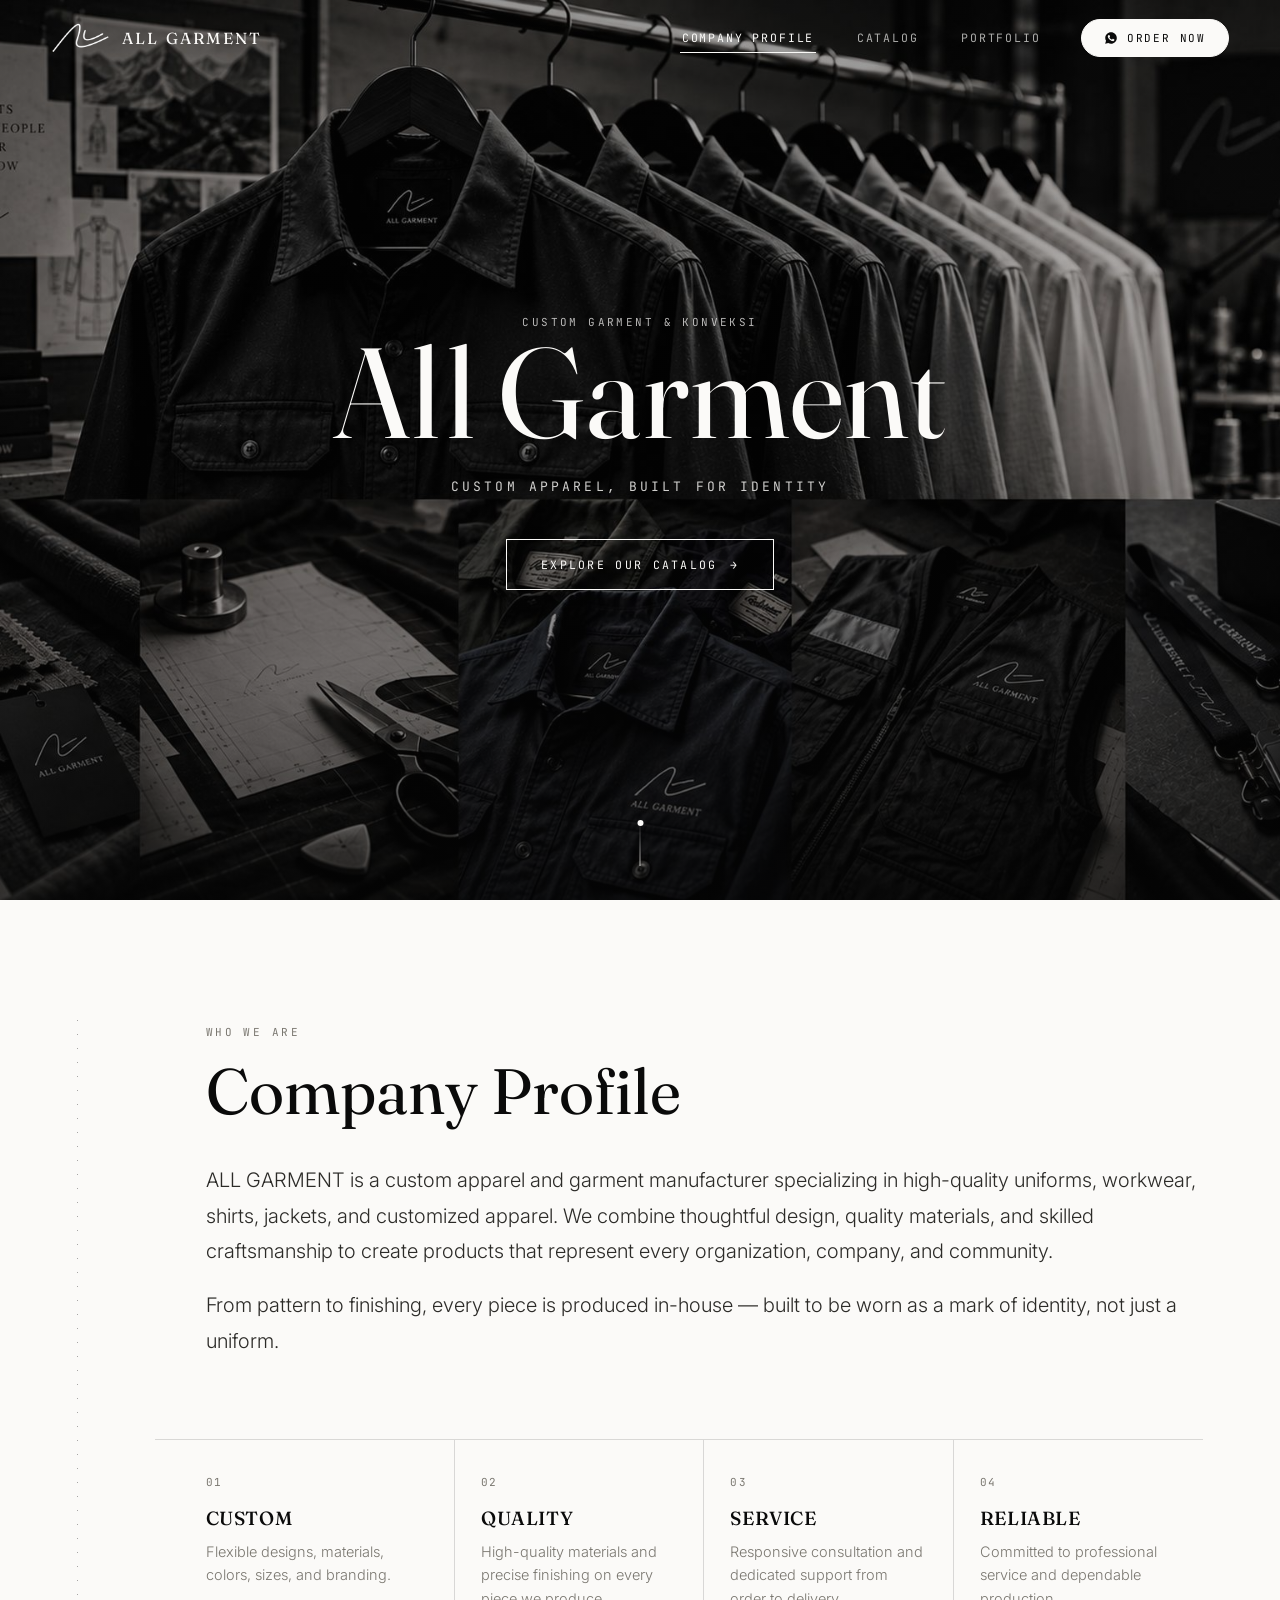
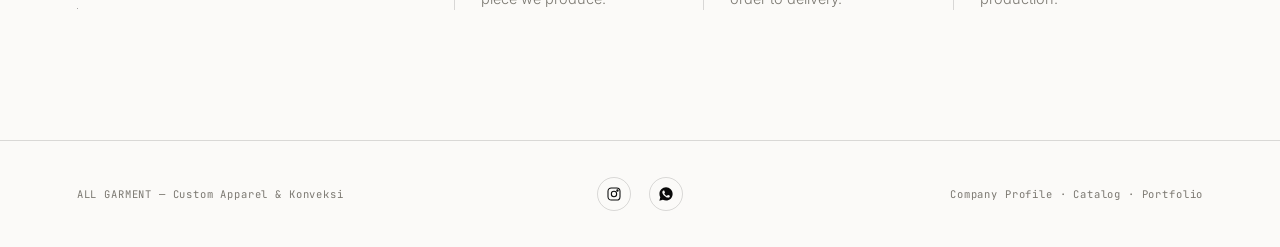
==== index.html @ 05eb092f "Uploading V1 Website All Garment" ====
<!DOCTYPE html>
<html lang="en">
<head>
<meta charset="UTF-8">
<meta name="viewport" content="width=device-width, initial-scale=1.0">
<title>ALL GARMENT — Custom Apparel, Built For Identity</title>
<link rel="icon" type="image/png" href="images/logo-black.png">
<link rel="apple-touch-icon" href="images/logo-black.png">
<meta name="description" content="ALL GARMENT — custom apparel and garment manufacturer. Uniforms, workwear, shirts, jackets, and customized apparel produced with craftsmanship and precision.">
<link rel="preconnect" href="https://fonts.googleapis.com">
<link rel="preconnect" href="https://fonts.gstatic.com" crossorigin>
<link href="https://fonts.googleapis.com/css2?family=Fraunces:ital,opsz,wght@0,9..144,300;0,9..144,400;0,9..144,500;0,9..144,600;1,9..144,400&family=Inter:wght@300;400;500;600&family=JetBrains+Mono:wght@400;500&display=swap" rel="stylesheet">
<link rel="stylesheet" href="style.css">
</head>
<body class="page-profile">

<div id="veil"><span>All Garment</span></div>

<!-- ============ NAVIGATION ============ -->
<nav class="nav" id="mainNav">
  <div class="nav-brand">
    <img src="images/logo-white.png" alt="ALL GARMENT logo">
    <span class="wordmark">All Garment</span>
  </div>
  <div class="nav-links" id="navLinks">
    <button data-page="profile" class="active">Company Profile</button>
    <button data-page="catalog">Catalog</button>
    <button data-page="portfolio">Portfolio</button>
    <a class="order-now" href="https://wa.me/6288989178098?text=Halo%20kak%2C%20boleh%20tanya%20tanya%20tentang%20pemesanan%20di%20All%20Garment" target="_blank" rel="noopener">
      <svg viewBox="0 0 24 24" fill="currentColor" aria-hidden="true"><path d="M12.04 2C6.58 2 2.13 6.45 2.13 11.91c0 1.75.46 3.45 1.32 4.95L2.05 22l5.25-1.38a9.9 9.9 0 0 0 4.74 1.21h.01c5.46 0 9.9-4.45 9.9-9.91C21.95 6.45 17.5 2 12.04 2zm5.8 14.03c-.24.68-1.4 1.3-1.93 1.38-.49.08-1.11.11-1.8-.11-.41-.13-.94-.31-1.62-.6-2.85-1.23-4.71-4.1-4.85-4.29-.14-.19-1.16-1.54-1.16-2.94 0-1.4.73-2.08 1-2.36.26-.28.57-.35.76-.35.19 0 .38 0 .55.01.18.01.42-.07.65.5.24.58.81 2.01.88 2.16.07.15.12.32.02.51-.09.19-.14.31-.28.48-.14.17-.29.37-.42.5-.14.14-.28.29-.12.57.16.28.71 1.17 1.52 1.9 1.05.94 1.93 1.23 2.21 1.37.28.14.44.12.6-.07.16-.19.68-.79.87-1.06.18-.28.36-.23.6-.14.24.09 1.55.73 1.82.86.27.14.44.2.51.32.07.12.07.68-.17 1.36z"/></svg>
      Order Now
    </a>
  </div>
  <button class="hamburger" id="hamburger" aria-label="Open menu" aria-expanded="false">
    <span></span><span></span><span></span>
  </button>
</nav>

<div class="mobile-menu" id="mobileMenu">
  <span class="eyebrow on-dark m-eyebrow">Menu</span>
  <button data-page="profile" class="active">Company Profile</button>
  <button data-page="catalog">Catalog</button>
  <button data-page="portfolio">Portfolio</button>
  <a class="order-now" href="https://wa.me/6288989178098?text=Halo%20kak%2C%20boleh%20tanya%20tanya%20tentang%20pemesanan%20di%20All%20Garment" target="_blank" rel="noopener">
    <svg viewBox="0 0 24 24" fill="currentColor" aria-hidden="true"><path d="M12.04 2C6.58 2 2.13 6.45 2.13 11.91c0 1.75.46 3.45 1.32 4.95L2.05 22l5.25-1.38a9.9 9.9 0 0 0 4.74 1.21h.01c5.46 0 9.9-4.45 9.9-9.91C21.95 6.45 17.5 2 12.04 2zm5.8 14.03c-.24.68-1.4 1.3-1.93 1.38-.49.08-1.11.11-1.8-.11-.41-.13-.94-.31-1.62-.6-2.85-1.23-4.71-4.1-4.85-4.29-.14-.19-1.16-1.54-1.16-2.94 0-1.4.73-2.08 1-2.36.26-.28.57-.35.76-.35.19 0 .38 0 .55.01.18.01.42-.07.65.5.24.58.81 2.01.88 2.16.07.15.12.32.02.51-.09.19-.14.31-.28.48-.14.17-.29.37-.42.5-.14.14-.28.29-.12.57.16.28.71 1.17 1.52 1.9 1.05.94 1.93 1.23 2.21 1.37.28.14.44.12.6-.07.16-.19.68-.79.87-1.06.18-.28.36-.23.6-.14.24.09 1.55.73 1.82.86.27.14.44.2.51.32.07.12.07.68-.17 1.36z"/></svg>
    Order Now
  </a>
</div>

<!-- ============ PAGE 01 — COMPANY PROFILE ============ -->
<main class="page active" id="page-profile" data-page="profile">
  <section class="hero">
    <div class="hero-inner">
      <span class="eyebrow">Custom Garment &amp; Konveksi</span>
      <h1>All Garment</h1>
      <p class="tagline">Custom Apparel, Built For Identity</p>
      <div class="hero-cta">
        <button class="btn" data-goto="catalog">Explore Our Catalog <span class="arrow">→</span></button>
      </div>
    </div>
    <div class="scroll-cue"></div>
  </section>

  <section class="profile-section">
    <div class="profile-grid">
      <div class="tape"></div>
      <div>
        <div class="profile-head">
          <span class="eyebrow">Who We Are</span>
          <h2 style="margin-top:18px;">Company Profile</h2>
        </div>
        <p class="profile-lede">ALL GARMENT is a custom apparel and garment manufacturer specializing in high-quality uniforms, workwear, shirts, jackets, and customized apparel. We combine thoughtful design, quality materials, and skilled craftsmanship to create products that represent every organization, company, and community.</p>
        <p class="profile-lede">From pattern to finishing, every piece is produced in-house — built to be worn as a mark of identity, not just a uniform.</p>

        <div class="pillars">
          <div class="pillar">
            <span class="num">01</span>
            <h3>Custom</h3>
            <p>Flexible designs, materials, colors, sizes, and branding.</p>
          </div>
          <div class="pillar">
            <span class="num">02</span>
            <h3>Quality</h3>
            <p>High-quality materials and precise finishing on every piece we produce.</p>
          </div>
          <div class="pillar">
            <span class="num">03</span>
            <h3>Service</h3>
            <p>Responsive consultation and dedicated support from order to delivery.</p>
          </div>
          <div class="pillar">
            <span class="num">04</span>
            <h3>Reliable</h3>
            <p>Committed to professional service and dependable production.</p>
          </div>
        </div>
      </div>
    </div>
  </section>

  <footer class="site-footer">
    <p>ALL GARMENT — Custom Apparel &amp; Konveksi</p>
    <div class="footer-social">
      <a href="https://www.instagram.com/allgarment_/" target="_blank" rel="noopener" aria-label="Instagram All Garment">
        <svg viewBox="0 0 24 24" fill="none" stroke="currentColor" stroke-width="1.6" aria-hidden="true"><rect x="3" y="3" width="18" height="18" rx="5"/><circle cx="12" cy="12" r="4"/><circle cx="17.2" cy="6.8" r="1"/></svg>
      </a>
      <a href="https://wa.me/6288989178098?text=Halo%20kak%2C%20boleh%20tanya%20tanya%20tentang%20pemesanan%20di%20All%20Garment" target="_blank" rel="noopener" aria-label="WhatsApp All Garment">
        <svg viewBox="0 0 24 24" fill="currentColor" aria-hidden="true"><path d="M12.04 2C6.58 2 2.13 6.45 2.13 11.91c0 1.75.46 3.45 1.32 4.95L2.05 22l5.25-1.38a9.9 9.9 0 0 0 4.74 1.21h.01c5.46 0 9.9-4.45 9.9-9.91C21.95 6.45 17.5 2 12.04 2zm5.8 14.03c-.24.68-1.4 1.3-1.93 1.38-.49.08-1.11.11-1.8-.11-.41-.13-.94-.31-1.62-.6-2.85-1.23-4.71-4.1-4.85-4.29-.14-.19-1.16-1.54-1.16-2.94 0-1.4.73-2.08 1-2.36.26-.28.57-.35.76-.35.19 0 .38 0 .55.01.18.01.42-.07.65.5.24.58.81 2.01.88 2.16.07.15.12.32.02.51-.09.19-.14.31-.28.48-.14.17-.29.37-.42.5-.14.14-.28.29-.12.57.16.28.71 1.17 1.52 1.9 1.05.94 1.93 1.23 2.21 1.37.28.14.44.12.6-.07.16-.19.68-.79.87-1.06.18-.28.36-.23.6-.14.24.09 1.55.73 1.82.86.27.14.44.2.51.32.07.12.07.68-.17 1.36z"/></svg>
      </a>
    </div>
    <p>Company Profile · Catalog · Portfolio</p>
  </footer>
</main>

<!-- ============ PAGE 02 — CATALOG ============ -->
<main class="page" id="page-catalog" data-page="catalog">

  <div id="catalogGridView">
    <div class="section-head">
      <span class="eyebrow">Collection</span>
      <h2 style="margin-top:16px;">Our Catalog</h2>
      <p class="sub">Explore our custom apparel collection.</p>
    </div>
    <div class="catalog-wrap">
      <div class="catalog-grid" id="catalogGrid"></div>
    </div>
  </div>

  <div class="product-detail" id="productDetail"></div>

  <footer class="site-footer">
    <p>ALL GARMENT — Custom Apparel &amp; Konveksi</p>
    <div class="footer-social">
      <a href="https://www.instagram.com/allgarment_/" target="_blank" rel="noopener" aria-label="Instagram All Garment">
        <svg viewBox="0 0 24 24" fill="none" stroke="currentColor" stroke-width="1.6" aria-hidden="true"><rect x="3" y="3" width="18" height="18" rx="5"/><circle cx="12" cy="12" r="4"/><circle cx="17.2" cy="6.8" r="1"/></svg>
      </a>
      <a href="https://wa.me/6288989178098?text=Halo%20kak%2C%20boleh%20tanya%20tanya%20tentang%20pemesanan%20di%20All%20Garment" target="_blank" rel="noopener" aria-label="WhatsApp All Garment">
        <svg viewBox="0 0 24 24" fill="currentColor" aria-hidden="true"><path d="M12.04 2C6.58 2 2.13 6.45 2.13 11.91c0 1.75.46 3.45 1.32 4.95L2.05 22l5.25-1.38a9.9 9.9 0 0 0 4.74 1.21h.01c5.46 0 9.9-4.45 9.9-9.91C21.95 6.45 17.5 2 12.04 2zm5.8 14.03c-.24.68-1.4 1.3-1.93 1.38-.49.08-1.11.11-1.8-.11-.41-.13-.94-.31-1.62-.6-2.85-1.23-4.71-4.1-4.85-4.29-.14-.19-1.16-1.54-1.16-2.94 0-1.4.73-2.08 1-2.36.26-.28.57-.35.76-.35.19 0 .38 0 .55.01.18.01.42-.07.65.5.24.58.81 2.01.88 2.16.07.15.12.32.02.51-.09.19-.14.31-.28.48-.14.17-.29.37-.42.5-.14.14-.28.29-.12.57.16.28.71 1.17 1.52 1.9 1.05.94 1.93 1.23 2.21 1.37.28.14.44.12.6-.07.16-.19.68-.79.87-1.06.18-.28.36-.23.6-.14.24.09 1.55.73 1.82.86.27.14.44.2.51.32.07.12.07.68-.17 1.36z"/></svg>
      </a>
    </div>
    <p>Company Profile · Catalog · Portfolio</p>
  </footer>
</main>

<!-- ============ PAGE 03 — PORTFOLIO ============ -->
<main class="page" id="page-portfolio" data-page="portfolio">
  <div class="section-head">
    <div class="head-flex">
      <div>
        <span class="eyebrow">Selected Work</span>
        <h2 style="margin-top:16px;">Our Portfolio</h2>
        <p class="sub">Selected work produced by ALL GARMENT.</p>
      </div>
      <div class="carousel-controls">
        <button id="carouselPrev" aria-label="Previous">‹</button>
        <button id="carouselNext" aria-label="Next">›</button>
      </div>
    </div>
  </div>

  <div id="portfolioCarouselView">
    <div class="portfolio-wrap">
      <div class="portfolio-carousel-wrap" id="portfolioCarouselWrap">
        <div class="portfolio-carousel" id="portfolioCarousel"></div>
      </div>
    </div>
  </div>

  <div class="portfolio-album" id="portfolioAlbum"></div>

  <footer class="site-footer">
    <p>ALL GARMENT — Custom Apparel &amp; Konveksi</p>
    <div class="footer-social">
      <a href="https://www.instagram.com/allgarment_/" target="_blank" rel="noopener" aria-label="Instagram All Garment">
        <svg viewBox="0 0 24 24" fill="none" stroke="currentColor" stroke-width="1.6" aria-hidden="true"><rect x="3" y="3" width="18" height="18" rx="5"/><circle cx="12" cy="12" r="4"/><circle cx="17.2" cy="6.8" r="1"/></svg>
      </a>
      <a href="https://wa.me/6288989178098?text=Halo%20kak%2C%20boleh%20tanya%20tanya%20tentang%20pemesanan%20di%20All%20Garment" target="_blank" rel="noopener" aria-label="WhatsApp All Garment">
        <svg viewBox="0 0 24 24" fill="currentColor" aria-hidden="true"><path d="M12.04 2C6.58 2 2.13 6.45 2.13 11.91c0 1.75.46 3.45 1.32 4.95L2.05 22l5.25-1.38a9.9 9.9 0 0 0 4.74 1.21h.01c5.46 0 9.9-4.45 9.9-9.91C21.95 6.45 17.5 2 12.04 2zm5.8 14.03c-.24.68-1.4 1.3-1.93 1.38-.49.08-1.11.11-1.8-.11-.41-.13-.94-.31-1.62-.6-2.85-1.23-4.71-4.1-4.85-4.29-.14-.19-1.16-1.54-1.16-2.94 0-1.4.73-2.08 1-2.36.26-.28.57-.35.76-.35.19 0 .38 0 .55.01.18.01.42-.07.65.5.24.58.81 2.01.88 2.16.07.15.12.32.02.51-.09.19-.14.31-.28.48-.14.17-.29.37-.42.5-.14.14-.28.29-.12.57.16.28.71 1.17 1.52 1.9 1.05.94 1.93 1.23 2.21 1.37.28.14.44.12.6-.07.16-.19.68-.79.87-1.06.18-.28.36-.23.6-.14.24.09 1.55.73 1.82.86.27.14.44.2.51.32.07.12.07.68-.17 1.36z"/></svg>
      </a>
    </div>
    <p>Company Profile · Catalog · Portfolio</p>
  </footer>
</main>

<!-- ============ LIGHTBOX ============ -->
<div class="lightbox" id="lightbox">
  <button class="lightbox-close" id="lightboxClose">Close ✕</button>
  <div class="lightbox-inner">
    <div id="lightboxImgWrap"></div>
    <div class="lightbox-caption">
      <p class="lc-name" id="lightboxName"></p>
      <p class="lc-cat" id="lightboxCat"></p>
    </div>
  </div>
</div>

<script src="script.js"></script>
</body>
</html>
---- style.css ----
/* ============================================================
   ALL GARMENT — Company Profile Website
   Tokens
   ============================================================ */
:root{
  --black:#0a0a0a;
  --near-black:#141414;
  --white:#fbfaf8;
  --paper:#f2f0ec;
  --gray-600:#7a7770;
  --gray-300:#c9c6bf;
  --hairline:rgba(10,10,10,0.14);
  --hairline-on-dark:rgba(251,250,248,0.22);

  --font-display:'Fraunces', 'Times New Roman', serif;
  --font-body:'Inter', -apple-system, BlinkMacSystemFont, sans-serif;
  --font-mono:'JetBrains Mono', ui-monospace, monospace;

  --ease:cubic-bezier(.22,.61,.36,1);
  --dur-fast:.35s;
  --dur-med:.6s;
  --dur-slow:.9s;

  --nav-h:76px;
}

*{margin:0;padding:0;box-sizing:border-box;}
html{scroll-behavior:smooth;}
body{
  font-family:var(--font-body);
  color:var(--black);
  background:var(--white);
  overflow-x:hidden;
  width:100%;
  -webkit-font-smoothing:antialiased;
  -moz-osx-font-smoothing:grayscale;
}
img{max-width:100%;display:block;}
button{font-family:inherit;cursor:pointer;background:none;border:none;color:inherit;}
a{color:inherit;text-decoration:none;}
ul{list-style:none;}
table{border-collapse:collapse;}

@media (prefers-reduced-motion: reduce){
  *{animation-duration:.01ms !important;animation-iteration-count:1 !important;transition-duration:.01ms !important;scroll-behavior:auto !important;}
}

:focus-visible{outline:2px solid var(--black);outline-offset:3px;}
.no-image :focus-visible{outline-color:var(--white);}

.eyebrow{
  font-family:var(--font-mono);
  font-size:11px;
  letter-spacing:.22em;
  text-transform:uppercase;
  color:var(--gray-600);
}
.eyebrow.on-dark{color:rgba(251,250,248,.6);}

/* ============================================================
   Loading veil (subtle entrance)
   ============================================================ */
#veil{
  position:fixed;inset:0;background:var(--black);z-index:9999;
  display:flex;align-items:center;justify-content:center;
  transition:opacity var(--dur-slow) var(--ease), visibility var(--dur-slow) var(--ease);
}
#veil span{
  font-family:var(--font-display);
  color:var(--white);
  font-size:14px;
  letter-spacing:.4em;
  text-transform:uppercase;
  opacity:0;
  animation:veilFade 1.1s var(--ease) forwards;
}
@keyframes veilFade{
  0%{opacity:0;letter-spacing:.7em;}
  100%{opacity:1;letter-spacing:.4em;}
}
#veil.hide{opacity:0;visibility:hidden;}

/* ============================================================
   Navigation
   ============================================================ */
.nav{
  position:fixed;top:0;left:0;right:0;z-index:1000;
  height:var(--nav-h);
  display:flex;align-items:center;justify-content:space-between;
  padding:0 clamp(20px,4vw,56px);
  background:transparent;
  backdrop-filter:blur(0px);
  transition:background var(--dur-fast) var(--ease), backdrop-filter var(--dur-fast) var(--ease), border-color var(--dur-fast) var(--ease);
  border-bottom:1px solid transparent;
}
.nav.solid{
  background:rgba(10,10,10,0.94);
  backdrop-filter:blur(10px);
  border-bottom-color:var(--hairline-on-dark);
}
.nav-brand{
  display:flex;align-items:center;gap:12px;
}
.nav-brand img{
  height:32px;width:auto;object-fit:contain;
}
.nav-brand .wordmark{
  font-family:var(--font-display);
  font-size:16px;
  letter-spacing:.14em;
  color:var(--white);
  text-transform:uppercase;
}
.nav.solid .nav-brand .wordmark{color:var(--white);}

.nav-links{
  display:flex;
  align-items:center;
  gap:clamp(20px,3vw,44px);
}
.nav-links button{
  position:relative;
  font-family:var(--font-mono);
  font-size:11.5px;
  letter-spacing:.16em;
  text-transform:uppercase;
  color:rgba(251,250,248,.68);
  padding:8px 2px;
  transition:color var(--dur-fast) var(--ease), opacity var(--dur-fast) var(--ease);
}
.nav-links button::after{
  content:'';
  position:absolute;left:0;right:0;bottom:0;
  height:1px;background:var(--white);
  transform:scaleX(0);
  transform-origin:left;
  transition:transform var(--dur-med) var(--ease);
}
.nav-links button:hover{color:var(--white);}
.nav-links button.active{color:var(--white);}
.nav-links button.active::after{transform:scaleX(1);}

.order-now{
  display:inline-flex;
  align-items:center;
  gap:9px;
  font-family:var(--font-mono);
  font-size:11px;
  letter-spacing:.16em;
  text-transform:uppercase;
  color:var(--black);
  background:var(--white);
  padding:11px 22px;
  border:1px solid var(--white);
  border-radius:999px;
  transition:background var(--dur-fast) var(--ease), color var(--dur-fast) var(--ease), border-color var(--dur-fast) var(--ease), transform var(--dur-fast) var(--ease);
  white-space:nowrap;
}
.order-now svg{width:14px;height:14px;flex:none;}
.order-now:hover{background:transparent;color:var(--white);transform:translateY(-1px);}
.mobile-menu .order-now{
  margin-top:10px;
  font-size:13px;
  padding:14px 28px;
  border-radius:999px;
  border-color:var(--white);
  color:var(--black);
}

.hamburger{
  display:none;
  flex-direction:column;
  gap:5px;
  width:28px;
  z-index:1200;
  position:relative;
}
.hamburger span{
  display:block;height:1px;width:100%;background:var(--white);
  transition:transform var(--dur-fast) var(--ease), opacity var(--dur-fast) var(--ease);
}
.hamburger.open span:nth-child(1){transform:translateY(6px) rotate(45deg);}
.hamburger.open span:nth-child(2){opacity:0;}
.hamburger.open span:nth-child(3){transform:translateY(-6px) rotate(-45deg);}

.mobile-menu{
  position:fixed;inset:0;background:var(--black);z-index:1100;
  display:flex;flex-direction:column;align-items:flex-start;justify-content:center;
  gap:28px;padding:0 32px;
  transform:translateY(-100%);
  transition:transform var(--dur-med) var(--ease);
}
.mobile-menu.open{transform:translateY(0);}
.mobile-menu button{
  font-family:var(--font-display);
  font-size:34px;
  color:var(--white);
  letter-spacing:.02em;
  opacity:.55;
  transition:opacity var(--dur-fast) var(--ease);
}
.mobile-menu button.active{opacity:1;}
.mobile-menu .m-eyebrow{margin-bottom:-8px;}

/* ============================================================
   Page shell
   ============================================================ */
.page{
  display:none;
  min-height:100vh;
  width:100%;
}
.page.active{display:block;animation:pageIn var(--dur-med) var(--ease);}
@keyframes pageIn{
  from{opacity:0;transform:translateY(14px);}
  to{opacity:1;transform:translateY(0);}
}

/* ============================================================
   PAGE 01 — COMPANY PROFILE
   ============================================================ */
.hero{
  position:relative;
  height:100vh;
  min-height:560px;
  width:100%;
  display:flex;
  flex-direction:column;
  align-items:center;
  justify-content:center;
  text-align:center;
  overflow:hidden;
  background-image:linear-gradient(180deg, rgba(6,6,6,.42) 0%, rgba(6,6,6,.28) 38%, rgba(6,6,6,.62) 100%), url('images/hero.jpg');
  background-size:cover;
  background-position:center;
  color:var(--white);
}
.hero-inner{
  position:relative;
  z-index:2;
  padding:0 20px;
}
.hero .eyebrow{
  color:rgba(251,250,248,.72);
  margin-bottom:22px;
  opacity:0;
  animation:riseUp .9s var(--ease) .25s forwards;
}
.hero h1{
  font-family:var(--font-display);
  font-weight:400;
  font-size:clamp(48px, 10vw, 128px);
  letter-spacing:.01em;
  line-height:.98;
  opacity:0;
  animation:riseUp 1s var(--ease) .4s forwards;
}
.hero .tagline{
  margin-top:22px;
  font-family:var(--font-mono);
  font-size:clamp(11px,1.3vw,13px);
  letter-spacing:.24em;
  text-transform:uppercase;
  color:rgba(251,250,248,.82);
  opacity:0;
  animation:riseUp .9s var(--ease) .6s forwards;
}
.hero-cta{
  margin-top:44px;
  opacity:0;
  animation:riseUp .9s var(--ease) .8s forwards;
}
@keyframes riseUp{
  from{opacity:0;transform:translateY(18px);}
  to{opacity:1;transform:translateY(0);}
}
.btn{
  display:inline-flex;
  align-items:center;
  gap:12px;
  font-family:var(--font-mono);
  font-size:11.5px;
  letter-spacing:.2em;
  text-transform:uppercase;
  padding:17px 34px;
  border:1px solid var(--white);
  color:var(--white);
  transition:background var(--dur-fast) var(--ease), color var(--dur-fast) var(--ease);
}
.btn:hover{background:var(--white);color:var(--black);}
.btn.dark{border-color:var(--black);color:var(--black);}
.btn.dark:hover{background:var(--black);color:var(--white);}
.btn .arrow{transition:transform var(--dur-fast) var(--ease);}
.btn:hover .arrow{transform:translateX(4px);}

.scroll-cue{
  position:absolute;bottom:34px;left:50%;transform:translateX(-50%);
  z-index:2;
  width:1px;height:46px;
  background:linear-gradient(rgba(251,250,248,0), rgba(251,250,248,.75));
}
.scroll-cue::after{
  content:'';position:absolute;left:-2.5px;top:0;width:6px;height:6px;border-radius:50%;
  background:var(--white);
  animation:cueMove 2.2s var(--ease) infinite;
}
@keyframes cueMove{
  0%{top:0;opacity:0;}
  30%{opacity:1;}
  90%{opacity:0;}
  100%{top:44px;opacity:0;}
}

/* Company profile content section */
.profile-section{
  position:relative;
  background:var(--white);
  padding:120px clamp(20px,6vw,80px) 130px;
}
.profile-grid{
  max-width:1280px;margin:0 auto;
  display:grid;
  grid-template-columns:1px 1fr;
  gap:0 clamp(30px,6vw,90px);
}
.tape{
  position:relative;
  background:repeating-linear-gradient(180deg, var(--black) 0 1px, transparent 1px 14px);
  opacity:.35;
}
.profile-head{
  padding-left:clamp(24px,4vw,56px);
}
.profile-head h2{
  font-family:var(--font-display);
  font-weight:400;
  font-size:clamp(34px,5.4vw,64px);
  line-height:1.02;
  white-space:nowrap;
}
.profile-lede{
  padding-left:clamp(24px,4vw,56px);
  margin-top:40px;
  max-width:100%;
  font-size:clamp(16px,1.7vw,20px);
  line-height:1.78;
  color:#2c2b28;
  font-weight:300;
}
.profile-lede + .profile-lede{margin-top:18px;}

.pillars{
  margin-top:80px;
  padding-left:clamp(24px,4vw,56px);
  display:grid;
  grid-template-columns:repeat(4,1fr);
  border-top:1px solid var(--hairline);
}
.pillar{
  padding:30px 26px 0 26px;
  border-right:1px solid var(--hairline);
}
.pillar:first-child{padding-left:0;}
.pillar:last-child{border-right:none;}
.pillar .num{
  font-family:var(--font-mono);
  font-size:11px;
  color:var(--gray-600);
  letter-spacing:.1em;
}
.pillar h3{
  font-family:var(--font-display);
  font-size:19px;
  font-weight:500;
  letter-spacing:.03em;
  text-transform:uppercase;
  margin-top:16px;
}
.pillar p{
  margin-top:10px;
  font-size:14.5px;
  line-height:1.6;
  color:var(--gray-600);
  font-weight:300;
  max-width:26ch;
}

/* ============================================================
   PAGE 02 — CATALOG
   ============================================================ */
.section-head{
  padding:calc(var(--nav-h) + 64px) clamp(20px,6vw,80px) 0;
  max-width:1280px;margin:0 auto;
}
.section-head h2{
  font-family:var(--font-display);
  font-weight:400;
  font-size:clamp(38px,6vw,68px);
  line-height:1;
}
.section-head .sub{
  margin-top:16px;
  font-size:15px;
  color:var(--gray-600);
  font-weight:300;
  max-width:46ch;
}

.catalog-wrap{
  max-width:1280px;margin:0 auto;
  padding:56px clamp(20px,6vw,80px) 120px;
}
.catalog-grid{
  display:grid;
  grid-template-columns:repeat(3,1fr);
  gap:clamp(22px,2.6vw,34px);
}
.product-card{
  position:relative;
  background:var(--paper);
  aspect-ratio:4/5;
  overflow:hidden;
  cursor:pointer;
  isolation:isolate;
}
.product-card .thumb{
  position:absolute;inset:0;
  overflow:hidden;
}
.product-card .thumb img{
  position:relative;z-index:1;
  width:100%;height:100%;object-fit:cover;
  transition:transform var(--dur-slow) var(--ease);
}
.product-card:hover .thumb img{transform:scale(1.06);}
.swatch-placeholder{
  position:absolute;inset:0;
  background:
    repeating-linear-gradient(45deg, #dedad2 0, #dedad2 2px, #eeece7 2px, #eeece7 26px);
  display:flex;align-items:center;justify-content:center;
}
.swatch-placeholder span{
  font-family:var(--font-mono);
  font-size:10.5px;
  letter-spacing:.14em;
  color:var(--gray-600);
  text-transform:uppercase;
}
.product-card .overlay{
  position:absolute;inset:0;
  display:flex;flex-direction:column;justify-content:flex-end;
  padding:24px;
  background:linear-gradient(180deg, transparent 40%, rgba(10,10,10,.8) 100%);
  opacity:0;
  transition:opacity var(--dur-fast) var(--ease);
}
.product-card:hover .overlay{opacity:1;}
.product-card .p-name{
  font-family:var(--font-display);
  font-size:23px;
  color:var(--white);
}
.product-card .p-view{
  margin-top:6px;
  font-family:var(--font-mono);
  font-size:10px;
  letter-spacing:.18em;
  text-transform:uppercase;
  color:rgba(251,250,248,.7);
  display:flex;align-items:center;gap:8px;
}
.product-card .p-index{
  position:absolute;top:16px;left:16px;
  font-family:var(--font-mono);
  font-size:10.5px;
  color:var(--white);
  background:rgba(10,10,10,.5);
  padding:4px 9px;
  z-index:2;
}

/* Product detail */
.product-detail{
  display:none;
  max-width:1280px;margin:0 auto;
  padding:calc(var(--nav-h) + 48px) clamp(20px,6vw,80px) 120px;
}
.product-detail.active{
  display:block;
  animation:pageIn var(--dur-med) var(--ease);
}
.back-btn{
  font-family:var(--font-mono);
  font-size:11px;
  letter-spacing:.16em;
  text-transform:uppercase;
  color:var(--gray-600);
  display:inline-flex;align-items:center;gap:10px;
  margin-bottom:44px;
  transition:color var(--dur-fast) var(--ease), gap var(--dur-fast) var(--ease);
}
.back-btn:hover{color:var(--black);gap:14px;}
.detail-grid{
  display:grid;
  grid-template-columns:1.1fr 1fr;
  gap:clamp(30px,5vw,80px);
  align-items:stretch;
}
.detail-image{
  position:relative;
  overflow:hidden;
  background:var(--paper);
  min-height:360px;
}
.detail-image img{position:absolute;inset:0;z-index:1;width:100%;height:100%;object-fit:cover;}
.detail-info{display:flex;flex-direction:column;}
.detail-info h2{
  font-family:var(--font-display);
  font-weight:400;
  font-size:clamp(34px,4.6vw,54px);
  line-height:1;
}
.detail-info .d-desc{
  margin-top:22px;
  font-size:15.5px;
  line-height:1.75;
  color:#2c2b28;
  font-weight:300;
  max-width:52ch;
}
.detail-block{
  margin-top:40px;
  padding-top:26px;
  border-top:1px solid var(--hairline);
}
.detail-block h3{
  font-family:var(--font-mono);
  font-size:11px;
  letter-spacing:.18em;
  text-transform:uppercase;
  color:var(--gray-600);
  margin-bottom:18px;
}
.size-variant-panel{width:100%;}
.measure-image{
  width:100%;
  display:flex;align-items:center;justify-content:center;
  background:var(--paper);
  margin-bottom:16px;
  padding:18px 10px;
}
.measure-image img{max-width:100%;max-height:240px;object-fit:contain;}
.size-table{width:100%;}
.size-table th,.size-table td{
  text-align:center;
  padding:11px 10px;
  font-size:13.5px;
  border-bottom:1px solid var(--hairline);
}
.size-table th{
  font-family:var(--font-mono);
  font-size:10.5px;
  letter-spacing:.1em;
  text-transform:uppercase;
  color:var(--gray-600);
  font-weight:500;
}
.size-table td:first-child, .size-table th:first-child{
  font-family:var(--font-display);
  font-weight:500;
}

.size-toggle{
  display:inline-flex;
  border:1px solid var(--hairline);
  margin-bottom:20px;
}
.size-toggle button{
  font-family:var(--font-mono);
  font-size:11px;
  letter-spacing:.14em;
  text-transform:uppercase;
  padding:10px 22px;
  color:var(--gray-600);
  transition:background var(--dur-fast) var(--ease), color var(--dur-fast) var(--ease);
}
.size-toggle button + button{border-left:1px solid var(--hairline);}
.size-toggle button.active{background:var(--black);color:var(--white);}

.materials-section{
  margin-top:64px;
  padding-top:32px;
  border-top:1px solid var(--hairline);
}
.materials-section h3{
  font-family:var(--font-mono);
  font-size:11px;
  letter-spacing:.18em;
  text-transform:uppercase;
  color:var(--gray-600);
  margin-bottom:20px;
}
.materials-table-wrap{overflow-x:auto;}
.table-scroll-hint{
  display:none;
  font-family:var(--font-mono);
  font-size:10px;
  letter-spacing:.1em;
  text-transform:uppercase;
  color:var(--gray-600);
  margin-bottom:10px;
}
.materials-table{width:100%;border-collapse:collapse;min-width:520px;}
.materials-table th,.materials-table td{
  text-align:center;
  padding:15px 18px;
  font-size:13.5px;
  border-bottom:1px solid var(--hairline);
  white-space:nowrap;
}
.materials-table th{
  font-family:var(--font-mono);
  font-size:10.5px;
  letter-spacing:.1em;
  text-transform:uppercase;
  color:var(--gray-600);
  font-weight:500;
}
.materials-table td:first-child{
  font-family:var(--font-body);
  font-weight:600;
  white-space:normal;
}
.materials-table td:last-child, .materials-table th:last-child{
  font-family:var(--font-display);
  font-size:15px;
}
.price-note{
  margin-top:20px;
  font-size:12.5px;
  line-height:1.6;
  color:var(--gray-600);
  font-weight:300;
  max-width:60ch;
}

/* ============================================================
   PAGE 03 — PORTFOLIO
   ============================================================ */
.portfolio-wrap{
  max-width:1360px;margin:0 auto;
  padding:0 clamp(20px,6vw,64px) 120px;
}
.head-flex{
  display:flex;
  align-items:flex-end;
  justify-content:space-between;
  gap:24px;
  flex-wrap:wrap;
}
.carousel-controls{display:flex;flex:none;}
.carousel-controls button{
  width:46px;height:46px;
  border:1px solid var(--hairline);
  display:flex;align-items:center;justify-content:center;
  font-size:19px;
  color:var(--gray-600);
  transition:background var(--dur-fast) var(--ease), color var(--dur-fast) var(--ease), border-color var(--dur-fast) var(--ease);
}
.carousel-controls button + button{border-left:none;}
.carousel-controls button:hover{background:var(--black);color:var(--white);border-color:var(--black);}
.carousel-controls button:disabled{opacity:.3;pointer-events:none;}

.portfolio-carousel-wrap{
  overflow-x:auto;
  scroll-snap-type:x mandatory;
  scrollbar-width:none;
  -ms-overflow-style:none;
  margin-top:44px;
}
.portfolio-carousel-wrap::-webkit-scrollbar{display:none;}
.portfolio-carousel{
  display:flex;
  gap:22px;
  width:max-content;
  padding-bottom:2px;
}
.portfolio-slide{
  scroll-snap-align:start;
  flex:0 0 auto;
  width:clamp(240px,23vw,340px);
  cursor:pointer;
}
.portfolio-slide .slide-image{
  position:relative;
  aspect-ratio:3/4.3;
  overflow:hidden;
  background:var(--paper);
}
.portfolio-slide .slide-image img{
  position:relative;z-index:1;
  width:100%;height:100%;object-fit:cover;
  transition:transform var(--dur-slow) var(--ease);
}
.portfolio-slide:hover .slide-image img{transform:scale(1.06);}
.slide-overlay{
  position:absolute;inset:0;
  display:flex;flex-direction:column;justify-content:flex-end;
  padding:24px;
  background:linear-gradient(180deg, transparent 55%, rgba(10,10,10,.78) 100%);
}
.slide-overlay .s-tag{
  font-family:var(--font-mono);
  font-size:9.5px;letter-spacing:.16em;text-transform:uppercase;
  color:rgba(251,250,248,.7);
}
.slide-overlay .s-name{
  font-family:var(--font-display);
  font-size:26px;color:var(--white);
  margin-top:6px;
}
.slide-overlay .s-cta{
  margin-top:12px;
  font-family:var(--font-mono);
  font-size:10px;letter-spacing:.16em;text-transform:uppercase;
  color:var(--white);
  display:inline-flex;align-items:center;gap:6px;
  padding-bottom:3px;
  border-bottom:1px solid rgba(251,250,248,.55);
  width:fit-content;
}

/* Portfolio album (per-category gallery) */
.portfolio-album{
  display:none;
  max-width:1360px;margin:0 auto;
  padding:calc(var(--nav-h) + 48px) clamp(20px,6vw,64px) 120px;
}
.portfolio-album.active{display:block;animation:pageIn var(--dur-med) var(--ease);}
.album-grid{
  margin-top:16px;
  display:grid;
  grid-template-columns:repeat(4,1fr);
  gap:18px;
}
.album-photo{
  position:relative;
  aspect-ratio:4/5;
  overflow:hidden;
  background:var(--paper);
  cursor:pointer;
}
.album-photo img{position:relative;z-index:1;width:100%;height:100%;object-fit:cover;transition:transform var(--dur-slow) var(--ease);}
.album-photo:hover img{transform:scale(1.06);}

/* Lightbox */
.lightbox{
  position:fixed;inset:0;z-index:1300;
  background:rgba(8,8,8,.97);
  display:flex;align-items:center;justify-content:center;
  opacity:0;visibility:hidden;
  transition:opacity var(--dur-fast) var(--ease), visibility var(--dur-fast) var(--ease);
  padding:60px 24px;
}
.lightbox.open{opacity:1;visibility:visible;}
.lightbox-inner{
  max-width:1000px;width:100%;
  display:flex;flex-direction:column;align-items:center;
  transform:scale(.97);
  transition:transform var(--dur-fast) var(--ease);
}
.lightbox.open .lightbox-inner{transform:scale(1);}
.lightbox-inner img{
  max-height:72vh;width:auto;margin:0 auto;
}
.lightbox-caption{
  margin-top:22px;text-align:center;
}
.lightbox-caption .lc-name{
  font-family:var(--font-display);
  font-size:22px;color:var(--white);
}
.lightbox-caption .lc-cat{
  margin-top:6px;
  font-family:var(--font-mono);
  font-size:10.5px;letter-spacing:.18em;text-transform:uppercase;
  color:rgba(251,250,248,.55);
}
.lightbox-close{
  position:absolute;top:28px;right:34px;
  font-family:var(--font-mono);
  font-size:11px;letter-spacing:.16em;text-transform:uppercase;
  color:var(--white);
  display:flex;align-items:center;gap:10px;
  opacity:.75;
  transition:opacity var(--dur-fast) var(--ease);
}
.lightbox-close:hover{opacity:1;}

/* ============================================================
   Footer (shared, appears on each page)
   ============================================================ */
.site-footer{
  border-top:1px solid var(--hairline);
  padding:36px clamp(20px,6vw,80px);
  display:grid;
  grid-template-columns:1fr auto 1fr;
  align-items:center;
  gap:16px;
}
.site-footer p{
  font-family:var(--font-mono);
  font-size:10.5px;
  letter-spacing:.08em;
  color:var(--gray-600);
}
.site-footer p:last-of-type{justify-self:end;}
.footer-social{
  display:flex;
  align-items:center;
  justify-content:center;
  gap:18px;
}
.footer-social a{
  display:inline-flex;
  align-items:center;
  justify-content:center;
  width:34px;height:34px;
  border:1px solid var(--hairline);
  border-radius:50%;
  color:var(--black);
  transition:background var(--dur-fast) var(--ease), color var(--dur-fast) var(--ease), border-color var(--dur-fast) var(--ease);
}
.footer-social a:hover{background:var(--black);color:var(--white);border-color:var(--black);}
.footer-social svg{width:16px;height:16px;}

/* ============================================================
   Responsive
   ============================================================ */
@media (max-width:1080px){
  .catalog-grid{grid-template-columns:repeat(2,1fr);}
  .portfolio-slide{width:clamp(220px,32vw,300px);}
  .album-grid{grid-template-columns:repeat(3,1fr);}
  .pillars{grid-template-columns:repeat(2,1fr);row-gap:34px;}
  .pillar:nth-child(2){border-right:none;}
}
@media (max-width:860px){
  .nav-links{display:none;}
  .hamburger{display:flex;}
  .profile-grid{grid-template-columns:1fr;}
  .tape{display:none;}
  .profile-head,.profile-lede,.pillars{padding-left:0;}
  .detail-grid{grid-template-columns:1fr;}
  .detail-image{aspect-ratio:4/3;min-height:0;}
}
@media (max-width:640px){
  .catalog-grid{grid-template-columns:1fr;}
  .portfolio-slide{width:78vw;}
  .album-grid{grid-template-columns:repeat(2,1fr);gap:12px;}
  .head-flex{align-items:flex-start;}
  .table-scroll-hint{display:block;}
  .pillars{grid-template-columns:1fr;}
  .pillar{border-right:none;border-bottom:1px solid var(--hairline);padding-bottom:26px;padding-left:0;}
  .profile-section{padding:80px 20px 90px;}
  .hero h1{font-size:clamp(40px,15vw,72px);}
  .profile-head h2{white-space:normal;}
  .site-footer{grid-template-columns:1fr;justify-items:flex-start;gap:18px;text-align:left;}
  .site-footer p:last-of-type{justify-self:start;}
  .site-footer .footer-social{justify-content:flex-start;}
}
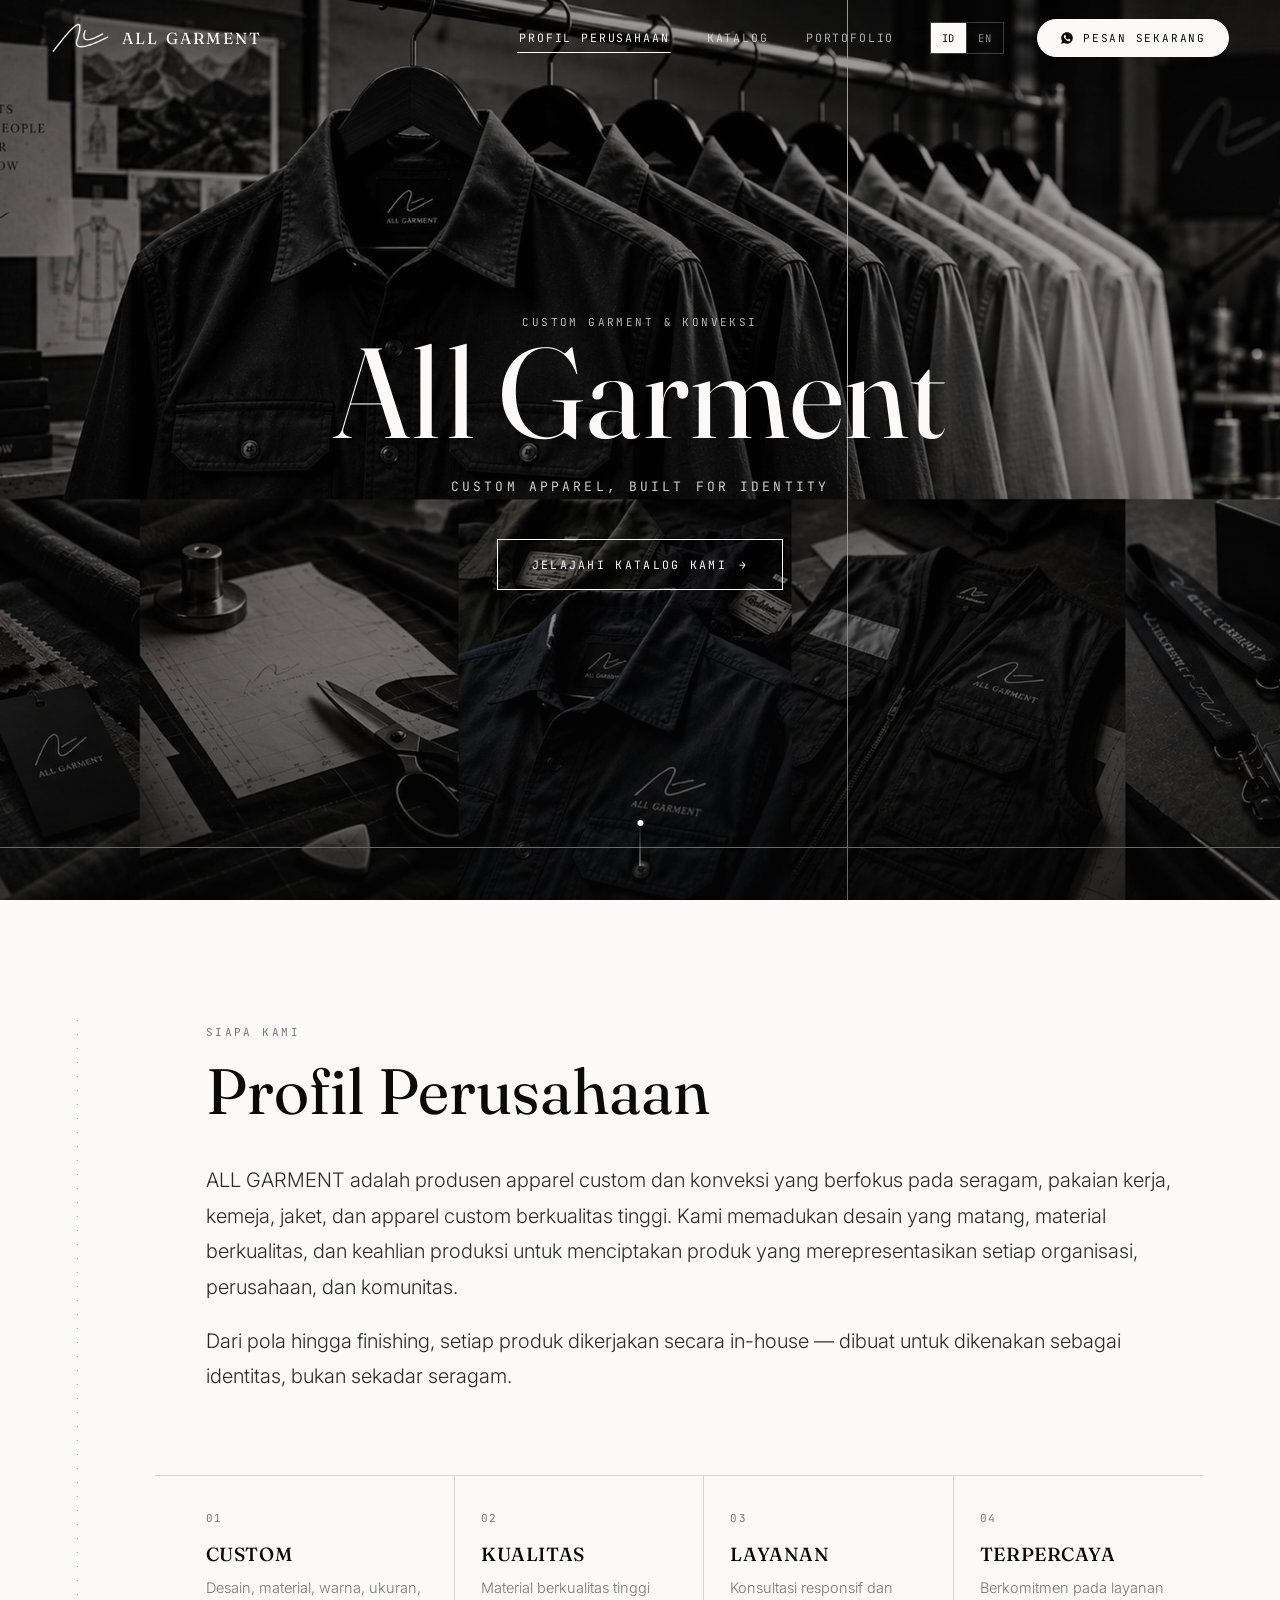
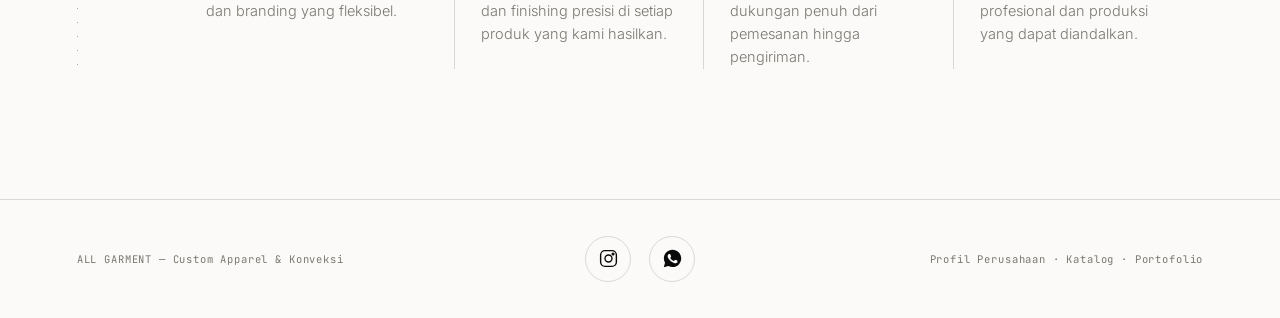
==== commit 397ca958: "Update V1.2" ====
--- a/index.html
+++ b/index.html
@@ -1,12 +1,12 @@
 <!DOCTYPE html>
-<html lang="en">
+<html lang="id">
 <head>
 <meta charset="UTF-8">
 <meta name="viewport" content="width=device-width, initial-scale=1.0">
 <title>ALL GARMENT — Custom Apparel, Built For Identity</title>
 <link rel="icon" type="image/png" href="images/logo-black.png">
 <link rel="apple-touch-icon" href="images/logo-black.png">
-<meta name="description" content="ALL GARMENT — custom apparel and garment manufacturer. Uniforms, workwear, shirts, jackets, and customized apparel produced with craftsmanship and precision.">
+<meta name="description" content="ALL GARMENT — produsen apparel custom dan konveksi. Seragam, pakaian kerja, kemeja, jaket, dan apparel custom dengan kualitas dan presisi.">
 <link rel="preconnect" href="https://fonts.googleapis.com">
 <link rel="preconnect" href="https://fonts.gstatic.com" crossorigin>
 <link href="https://fonts.googleapis.com/css2?family=Fraunces:ital,opsz,wght@0,9..144,300;0,9..144,400;0,9..144,500;0,9..144,600;1,9..144,400&family=Inter:wght@300;400;500;600&family=JetBrains+Mono:wght@400;500&display=swap" rel="stylesheet">
@@ -23,12 +23,16 @@
     <span class="wordmark">All Garment</span>
   </div>
   <div class="nav-links" id="navLinks">
-    <button data-page="profile" class="active">Company Profile</button>
-    <button data-page="catalog">Catalog</button>
-    <button data-page="portfolio">Portfolio</button>
-    <a class="order-now" href="https://wa.me/6288989178098?text=Halo%20kak%2C%20boleh%20tanya%20tanya%20tentang%20pemesanan%20di%20All%20Garment" target="_blank" rel="noopener">
+    <a href="index.html" class="active" data-i18n="nav_profile">Company Profile</a>
+    <a href="catalog.html" data-i18n="nav_catalog">Catalog</a>
+    <a href="portfolio.html" data-i18n="nav_portfolio">Portfolio</a>
+    <div class="lang-switch">
+      <button type="button" data-lang="id">ID</button>
+      <button type="button" data-lang="en">EN</button>
+    </div>
+    <a class="order-now" data-wa-link href="#" target="_blank" rel="noopener">
       <svg viewBox="0 0 24 24" fill="currentColor" aria-hidden="true"><path d="M12.04 2C6.58 2 2.13 6.45 2.13 11.91c0 1.75.46 3.45 1.32 4.95L2.05 22l5.25-1.38a9.9 9.9 0 0 0 4.74 1.21h.01c5.46 0 9.9-4.45 9.9-9.91C21.95 6.45 17.5 2 12.04 2zm5.8 14.03c-.24.68-1.4 1.3-1.93 1.38-.49.08-1.11.11-1.8-.11-.41-.13-.94-.31-1.62-.6-2.85-1.23-4.71-4.1-4.85-4.29-.14-.19-1.16-1.54-1.16-2.94 0-1.4.73-2.08 1-2.36.26-.28.57-.35.76-.35.19 0 .38 0 .55.01.18.01.42-.07.65.5.24.58.81 2.01.88 2.16.07.15.12.32.02.51-.09.19-.14.31-.28.48-.14.17-.29.37-.42.5-.14.14-.28.29-.12.57.16.28.71 1.17 1.52 1.9 1.05.94 1.93 1.23 2.21 1.37.28.14.44.12.6-.07.16-.19.68-.79.87-1.06.18-.28.36-.23.6-.14.24.09 1.55.73 1.82.86.27.14.44.2.51.32.07.12.07.68-.17 1.36z"/></svg>
-      Order Now
+      <span data-i18n="order_now">Order Now</span>
     </a>
   </div>
   <button class="hamburger" id="hamburger" aria-label="Open menu" aria-expanded="false">
@@ -36,26 +40,33 @@
   </button>
 </nav>
 
+<div class="mobile-menu-backdrop" id="mobileMenuBackdrop"></div>
 <div class="mobile-menu" id="mobileMenu">
   <span class="eyebrow on-dark m-eyebrow">Menu</span>
-  <button data-page="profile" class="active">Company Profile</button>
-  <button data-page="catalog">Catalog</button>
-  <button data-page="portfolio">Portfolio</button>
-  <a class="order-now" href="https://wa.me/6288989178098?text=Halo%20kak%2C%20boleh%20tanya%20tanya%20tentang%20pemesanan%20di%20All%20Garment" target="_blank" rel="noopener">
+  <a class="menu-link active" href="index.html" data-i18n="nav_profile">Company Profile</a>
+  <a class="menu-link" href="catalog.html" data-i18n="nav_catalog">Catalog</a>
+  <a class="menu-link" href="portfolio.html" data-i18n="nav_portfolio">Portfolio</a>
+  <div class="lang-switch">
+    <button type="button" data-lang="id">ID</button>
+    <button type="button" data-lang="en">EN</button>
+  </div>
+  <a class="order-now" data-wa-link href="#" target="_blank" rel="noopener">
     <svg viewBox="0 0 24 24" fill="currentColor" aria-hidden="true"><path d="M12.04 2C6.58 2 2.13 6.45 2.13 11.91c0 1.75.46 3.45 1.32 4.95L2.05 22l5.25-1.38a9.9 9.9 0 0 0 4.74 1.21h.01c5.46 0 9.9-4.45 9.9-9.91C21.95 6.45 17.5 2 12.04 2zm5.8 14.03c-.24.68-1.4 1.3-1.93 1.38-.49.08-1.11.11-1.8-.11-.41-.13-.94-.31-1.62-.6-2.85-1.23-4.71-4.1-4.85-4.29-.14-.19-1.16-1.54-1.16-2.94 0-1.4.73-2.08 1-2.36.26-.28.57-.35.76-.35.19 0 .38 0 .55.01.18.01.42-.07.65.5.24.58.81 2.01.88 2.16.07.15.12.32.02.51-.09.19-.14.31-.28.48-.14.17-.29.37-.42.5-.14.14-.28.29-.12.57.16.28.71 1.17 1.52 1.9 1.05.94 1.93 1.23 2.21 1.37.28.14.44.12.6-.07.16-.19.68-.79.87-1.06.18-.28.36-.23.6-.14.24.09 1.55.73 1.82.86.27.14.44.2.51.32.07.12.07.68-.17 1.36z"/></svg>
-    Order Now
+    <span data-i18n="order_now">Order Now</span>
   </a>
 </div>
 
-<!-- ============ PAGE 01 — COMPANY PROFILE ============ -->
-<main class="page active" id="page-profile" data-page="profile">
+<!-- ============ COMPANY PROFILE ============ -->
+<main>
   <section class="hero">
+    <div class="hero-bg"></div>
+    <div class="hero-overlay"></div>
     <div class="hero-inner">
-      <span class="eyebrow">Custom Garment &amp; Konveksi</span>
+      <span class="eyebrow" data-i18n="hero_eyebrow">Custom Garment &amp; Konveksi</span>
       <h1>All Garment</h1>
       <p class="tagline">Custom Apparel, Built For Identity</p>
       <div class="hero-cta">
-        <button class="btn" data-goto="catalog">Explore Our Catalog <span class="arrow">→</span></button>
+        <a class="btn" href="catalog.html"><span data-i18n="hero_cta">Explore Our Catalog</span> <span class="arrow">→</span></a>
       </div>
     </div>
     <div class="scroll-cue"></div>
@@ -63,35 +74,35 @@
 
   <section class="profile-section">
     <div class="profile-grid">
-      <div class="tape"></div>
+      <div class="tape reveal-item reveal-tape"></div>
       <div>
         <div class="profile-head">
-          <span class="eyebrow">Who We Are</span>
-          <h2 style="margin-top:18px;">Company Profile</h2>
+          <span class="eyebrow" data-i18n="profile_eyebrow">Who We Are</span>
+          <h2 style="margin-top:18px;" data-i18n="profile_title">Company Profile</h2>
         </div>
-        <p class="profile-lede">ALL GARMENT is a custom apparel and garment manufacturer specializing in high-quality uniforms, workwear, shirts, jackets, and customized apparel. We combine thoughtful design, quality materials, and skilled craftsmanship to create products that represent every organization, company, and community.</p>
-        <p class="profile-lede">From pattern to finishing, every piece is produced in-house — built to be worn as a mark of identity, not just a uniform.</p>
+        <p class="profile-lede reveal-item" data-i18n="profile_p1">ALL GARMENT is a custom apparel and garment manufacturer specializing in high-quality uniforms, workwear, shirts, jackets, and customized apparel. We combine thoughtful design, quality materials, and skilled craftsmanship to create products that represent every organization, company, and community.</p>
+        <p class="profile-lede reveal-item" data-i18n="profile_p2">From pattern to finishing, every piece is produced in-house — built to be worn as a mark of identity, not just a uniform.</p>
 
         <div class="pillars">
-          <div class="pillar">
+          <div class="pillar reveal-item">
             <span class="num">01</span>
-            <h3>Custom</h3>
-            <p>Flexible designs, materials, colors, sizes, and branding.</p>
+            <h3 data-i18n="pillar_custom_title">Custom</h3>
+            <p data-i18n="pillar_custom_desc">Flexible designs, materials, colors, sizes, and branding.</p>
           </div>
-          <div class="pillar">
+          <div class="pillar reveal-item">
             <span class="num">02</span>
-            <h3>Quality</h3>
-            <p>High-quality materials and precise finishing on every piece we produce.</p>
+            <h3 data-i18n="pillar_quality_title">Quality</h3>
+            <p data-i18n="pillar_quality_desc">High-quality materials and precise finishing on every piece we produce.</p>
           </div>
-          <div class="pillar">
+          <div class="pillar reveal-item">
             <span class="num">03</span>
-            <h3>Service</h3>
-            <p>Responsive consultation and dedicated support from order to delivery.</p>
+            <h3 data-i18n="pillar_service_title">Service</h3>
+            <p data-i18n="pillar_service_desc">Responsive consultation and dedicated support from order to delivery.</p>
           </div>
-          <div class="pillar">
+          <div class="pillar reveal-item">
             <span class="num">04</span>
-            <h3>Reliable</h3>
-            <p>Committed to professional service and dependable production.</p>
+            <h3 data-i18n="pillar_reliable_title">Reliable</h3>
+            <p data-i18n="pillar_reliable_desc">Committed to professional service and dependable production.</p>
           </div>
         </div>
       </div>
@@ -99,101 +110,21 @@
   </section>
 
   <footer class="site-footer">
-    <p>ALL GARMENT — Custom Apparel &amp; Konveksi</p>
+    <p data-i18n="footer_tagline">ALL GARMENT — Custom Apparel &amp; Konveksi</p>
     <div class="footer-social">
       <a href="https://www.instagram.com/allgarment_/" target="_blank" rel="noopener" aria-label="Instagram All Garment">
         <svg viewBox="0 0 24 24" fill="none" stroke="currentColor" stroke-width="1.6" aria-hidden="true"><rect x="3" y="3" width="18" height="18" rx="5"/><circle cx="12" cy="12" r="4"/><circle cx="17.2" cy="6.8" r="1"/></svg>
       </a>
-      <a href="https://wa.me/6288989178098?text=Halo%20kak%2C%20boleh%20tanya%20tanya%20tentang%20pemesanan%20di%20All%20Garment" target="_blank" rel="noopener" aria-label="WhatsApp All Garment">
+      <a data-wa-link href="#" target="_blank" rel="noopener" aria-label="WhatsApp All Garment">
         <svg viewBox="0 0 24 24" fill="currentColor" aria-hidden="true"><path d="M12.04 2C6.58 2 2.13 6.45 2.13 11.91c0 1.75.46 3.45 1.32 4.95L2.05 22l5.25-1.38a9.9 9.9 0 0 0 4.74 1.21h.01c5.46 0 9.9-4.45 9.9-9.91C21.95 6.45 17.5 2 12.04 2zm5.8 14.03c-.24.68-1.4 1.3-1.93 1.38-.49.08-1.11.11-1.8-.11-.41-.13-.94-.31-1.62-.6-2.85-1.23-4.71-4.1-4.85-4.29-.14-.19-1.16-1.54-1.16-2.94 0-1.4.73-2.08 1-2.36.26-.28.57-.35.76-.35.19 0 .38 0 .55.01.18.01.42-.07.65.5.24.58.81 2.01.88 2.16.07.15.12.32.02.51-.09.19-.14.31-.28.48-.14.17-.29.37-.42.5-.14.14-.28.29-.12.57.16.28.71 1.17 1.52 1.9 1.05.94 1.93 1.23 2.21 1.37.28.14.44.12.6-.07.16-.19.68-.79.87-1.06.18-.28.36-.23.6-.14.24.09 1.55.73 1.82.86.27.14.44.2.51.32.07.12.07.68-.17 1.36z"/></svg>
       </a>
     </div>
-    <p>Company Profile · Catalog · Portfolio</p>
+    <p data-i18n="footer_nav">Company Profile · Catalog · Portfolio</p>
   </footer>
 </main>
 
-<!-- ============ PAGE 02 — CATALOG ============ -->
-<main class="page" id="page-catalog" data-page="catalog">
-
-  <div id="catalogGridView">
-    <div class="section-head">
-      <span class="eyebrow">Collection</span>
-      <h2 style="margin-top:16px;">Our Catalog</h2>
-      <p class="sub">Explore our custom apparel collection.</p>
-    </div>
-    <div class="catalog-wrap">
-      <div class="catalog-grid" id="catalogGrid"></div>
-    </div>
-  </div>
-
-  <div class="product-detail" id="productDetail"></div>
-
-  <footer class="site-footer">
-    <p>ALL GARMENT — Custom Apparel &amp; Konveksi</p>
-    <div class="footer-social">
-      <a href="https://www.instagram.com/allgarment_/" target="_blank" rel="noopener" aria-label="Instagram All Garment">
-        <svg viewBox="0 0 24 24" fill="none" stroke="currentColor" stroke-width="1.6" aria-hidden="true"><rect x="3" y="3" width="18" height="18" rx="5"/><circle cx="12" cy="12" r="4"/><circle cx="17.2" cy="6.8" r="1"/></svg>
-      </a>
-      <a href="https://wa.me/6288989178098?text=Halo%20kak%2C%20boleh%20tanya%20tanya%20tentang%20pemesanan%20di%20All%20Garment" target="_blank" rel="noopener" aria-label="WhatsApp All Garment">
-        <svg viewBox="0 0 24 24" fill="currentColor" aria-hidden="true"><path d="M12.04 2C6.58 2 2.13 6.45 2.13 11.91c0 1.75.46 3.45 1.32 4.95L2.05 22l5.25-1.38a9.9 9.9 0 0 0 4.74 1.21h.01c5.46 0 9.9-4.45 9.9-9.91C21.95 6.45 17.5 2 12.04 2zm5.8 14.03c-.24.68-1.4 1.3-1.93 1.38-.49.08-1.11.11-1.8-.11-.41-.13-.94-.31-1.62-.6-2.85-1.23-4.71-4.1-4.85-4.29-.14-.19-1.16-1.54-1.16-2.94 0-1.4.73-2.08 1-2.36.26-.28.57-.35.76-.35.19 0 .38 0 .55.01.18.01.42-.07.65.5.24.58.81 2.01.88 2.16.07.15.12.32.02.51-.09.19-.14.31-.28.48-.14.17-.29.37-.42.5-.14.14-.28.29-.12.57.16.28.71 1.17 1.52 1.9 1.05.94 1.93 1.23 2.21 1.37.28.14.44.12.6-.07.16-.19.68-.79.87-1.06.18-.28.36-.23.6-.14.24.09 1.55.73 1.82.86.27.14.44.2.51.32.07.12.07.68-.17 1.36z"/></svg>
-      </a>
-    </div>
-    <p>Company Profile · Catalog · Portfolio</p>
-  </footer>
-</main>
-
-<!-- ============ PAGE 03 — PORTFOLIO ============ -->
-<main class="page" id="page-portfolio" data-page="portfolio">
-  <div class="section-head">
-    <div class="head-flex">
-      <div>
-        <span class="eyebrow">Selected Work</span>
-        <h2 style="margin-top:16px;">Our Portfolio</h2>
-        <p class="sub">Selected work produced by ALL GARMENT.</p>
-      </div>
-      <div class="carousel-controls">
-        <button id="carouselPrev" aria-label="Previous">‹</button>
-        <button id="carouselNext" aria-label="Next">›</button>
-      </div>
-    </div>
-  </div>
-
-  <div id="portfolioCarouselView">
-    <div class="portfolio-wrap">
-      <div class="portfolio-carousel-wrap" id="portfolioCarouselWrap">
-        <div class="portfolio-carousel" id="portfolioCarousel"></div>
-      </div>
-    </div>
-  </div>
-
-  <div class="portfolio-album" id="portfolioAlbum"></div>
-
-  <footer class="site-footer">
-    <p>ALL GARMENT — Custom Apparel &amp; Konveksi</p>
-    <div class="footer-social">
-      <a href="https://www.instagram.com/allgarment_/" target="_blank" rel="noopener" aria-label="Instagram All Garment">
-        <svg viewBox="0 0 24 24" fill="none" stroke="currentColor" stroke-width="1.6" aria-hidden="true"><rect x="3" y="3" width="18" height="18" rx="5"/><circle cx="12" cy="12" r="4"/><circle cx="17.2" cy="6.8" r="1"/></svg>
-      </a>
-      <a href="https://wa.me/6288989178098?text=Halo%20kak%2C%20boleh%20tanya%20tanya%20tentang%20pemesanan%20di%20All%20Garment" target="_blank" rel="noopener" aria-label="WhatsApp All Garment">
-        <svg viewBox="0 0 24 24" fill="currentColor" aria-hidden="true"><path d="M12.04 2C6.58 2 2.13 6.45 2.13 11.91c0 1.75.46 3.45 1.32 4.95L2.05 22l5.25-1.38a9.9 9.9 0 0 0 4.74 1.21h.01c5.46 0 9.9-4.45 9.9-9.91C21.95 6.45 17.5 2 12.04 2zm5.8 14.03c-.24.68-1.4 1.3-1.93 1.38-.49.08-1.11.11-1.8-.11-.41-.13-.94-.31-1.62-.6-2.85-1.23-4.71-4.1-4.85-4.29-.14-.19-1.16-1.54-1.16-2.94 0-1.4.73-2.08 1-2.36.26-.28.57-.35.76-.35.19 0 .38 0 .55.01.18.01.42-.07.65.5.24.58.81 2.01.88 2.16.07.15.12.32.02.51-.09.19-.14.31-.28.48-.14.17-.29.37-.42.5-.14.14-.28.29-.12.57.16.28.71 1.17 1.52 1.9 1.05.94 1.93 1.23 2.21 1.37.28.14.44.12.6-.07.16-.19.68-.79.87-1.06.18-.28.36-.23.6-.14.24.09 1.55.73 1.82.86.27.14.44.2.51.32.07.12.07.68-.17 1.36z"/></svg>
-      </a>
-    </div>
-    <p>Company Profile · Catalog · Portfolio</p>
-  </footer>
-</main>
-
-<!-- ============ LIGHTBOX ============ -->
-<div class="lightbox" id="lightbox">
-  <button class="lightbox-close" id="lightboxClose">Close ✕</button>
-  <div class="lightbox-inner">
-    <div id="lightboxImgWrap"></div>
-    <div class="lightbox-caption">
-      <p class="lc-name" id="lightboxName"></p>
-      <p class="lc-cat" id="lightboxCat"></p>
-    </div>
-  </div>
-</div>
-
-<script src="script.js"></script>
+<script src="i18n.js"></script>
+<script src="common.js"></script>
+<script src="home.js"></script>
 </body>
 </html>
--- a/style.css
+++ b/style.css
@@ -116,9 +116,9 @@
 .nav-links{
   display:flex;
   align-items:center;
-  gap:clamp(20px,3vw,44px);
-}
-.nav-links button{
+  gap:clamp(18px,2.6vw,38px);
+}
+.nav-links a:not(.order-now){
   position:relative;
   font-family:var(--font-mono);
   font-size:11.5px;
@@ -128,7 +128,7 @@
   padding:8px 2px;
   transition:color var(--dur-fast) var(--ease), opacity var(--dur-fast) var(--ease);
 }
-.nav-links button::after{
+.nav-links a:not(.order-now)::after{
   content:'';
   position:absolute;left:0;right:0;bottom:0;
   height:1px;background:var(--white);
@@ -136,9 +136,27 @@
   transform-origin:left;
   transition:transform var(--dur-med) var(--ease);
 }
-.nav-links button:hover{color:var(--white);}
-.nav-links button.active{color:var(--white);}
-.nav-links button.active::after{transform:scaleX(1);}
+.nav-links a:not(.order-now):hover{color:var(--white);}
+.nav-links a:not(.order-now).active{color:var(--white);}
+.nav-links a:not(.order-now).active::after{transform:scaleX(1);}
+
+.lang-switch{
+  display:flex;
+  border:1px solid var(--hairline-on-dark);
+  flex:none;
+}
+.lang-switch button{
+  font-family:var(--font-mono);
+  font-size:10.5px;
+  letter-spacing:.08em;
+  padding:8px 11px;
+  color:rgba(251,250,248,.55);
+  transition:background var(--dur-fast) var(--ease), color var(--dur-fast) var(--ease);
+}
+.lang-switch button + button{border-left:1px solid var(--hairline-on-dark);}
+.lang-switch button.active{background:var(--white);color:var(--black);}
+.mobile-menu .lang-switch{margin-top:2px;border-color:var(--hairline-on-dark);}
+.mobile-menu .lang-switch button{padding:9px 16px;font-size:11px;}
 
 .order-now{
   display:inline-flex;
@@ -183,24 +201,44 @@
 .hamburger.open span:nth-child(2){opacity:0;}
 .hamburger.open span:nth-child(3){transform:translateY(-6px) rotate(-45deg);}
 
+.mobile-menu-backdrop{
+  position:fixed;inset:0;
+  background:rgba(10,10,10,.25);
+  z-index:1099;
+  opacity:0;visibility:hidden;
+  transition:opacity var(--dur-fast) var(--ease), visibility var(--dur-fast) var(--ease);
+}
+.mobile-menu-backdrop.open{opacity:1;visibility:visible;}
 .mobile-menu{
-  position:fixed;inset:0;background:var(--black);z-index:1100;
-  display:flex;flex-direction:column;align-items:flex-start;justify-content:center;
-  gap:28px;padding:0 32px;
-  transform:translateY(-100%);
-  transition:transform var(--dur-med) var(--ease);
-}
-.mobile-menu.open{transform:translateY(0);}
-.mobile-menu button{
-  font-family:var(--font-display);
-  font-size:34px;
+  position:fixed;
+  top:calc(var(--nav-h) + 10px);
+  right:16px;
+  width:min(70vw, 250px);
+  background:var(--black);
+  border:1px solid var(--hairline-on-dark);
+  z-index:1100;
+  display:flex;flex-direction:column;align-items:flex-start;
+  gap:16px;
+  padding:24px 22px;
+  transform-origin:top right;
+  transform:scale(.94);
+  opacity:0;
+  visibility:hidden;
+  box-shadow:0 20px 44px rgba(0,0,0,.4);
+  transition:transform var(--dur-fast) var(--ease), opacity var(--dur-fast) var(--ease), visibility var(--dur-fast) var(--ease);
+}
+.mobile-menu.open{transform:scale(1);opacity:1;visibility:visible;}
+.mobile-menu .menu-link{
+  font-family:var(--font-display);
+  font-size:19px;
   color:var(--white);
   letter-spacing:.02em;
-  opacity:.55;
+  opacity:.6;
   transition:opacity var(--dur-fast) var(--ease);
 }
-.mobile-menu button.active{opacity:1;}
-.mobile-menu .m-eyebrow{margin-bottom:-8px;}
+.mobile-menu .menu-link.active{opacity:1;}
+.mobile-menu .m-eyebrow{margin-bottom:-4px;}
+.mobile-menu .order-now{width:100%;justify-content:center;margin-top:4px;}
 
 /* ============================================================
    Page shell
@@ -214,6 +252,26 @@
 @keyframes pageIn{
   from{opacity:0;transform:translateY(14px);}
   to{opacity:1;transform:translateY(0);}
+}
+
+/* Scroll-reveal utility — elements fade + rise into view */
+.reveal-item{
+  opacity:0;
+  transform:translateY(28px);
+  transition:opacity .8s var(--ease), transform .5s var(--ease), box-shadow .5s var(--ease);
+}
+.reveal-item.revealed{
+  opacity:1;
+  transform:translateY(0);
+}
+.reveal-tape{
+  transform:scaleY(0);
+  transform-origin:top;
+  transition:opacity .9s var(--ease), transform 1.1s var(--ease);
+}
+.reveal-tape.revealed{
+  opacity:.35;
+  transform:scaleY(1);
 }
 
 /* ============================================================
@@ -230,10 +288,25 @@
   justify-content:center;
   text-align:center;
   overflow:hidden;
-  background-image:linear-gradient(180deg, rgba(6,6,6,.42) 0%, rgba(6,6,6,.28) 38%, rgba(6,6,6,.62) 100%), url('images/hero.jpg');
+  color:var(--white);
+}
+.hero-bg{
+  position:absolute;inset:0;
+  background-image:url('images/hero.jpg');
   background-size:cover;
   background-position:center;
-  color:var(--white);
+  z-index:0;
+  transform:scale(1.12);
+  animation:heroZoom 9s var(--ease) forwards;
+}
+.hero-overlay{
+  position:absolute;inset:0;
+  background-image:linear-gradient(180deg, rgba(6,6,6,.42) 0%, rgba(6,6,6,.28) 38%, rgba(6,6,6,.62) 100%);
+  z-index:1;
+}
+@keyframes heroZoom{
+  from{transform:scale(1.12);}
+  to{transform:scale(1);}
 }
 .hero-inner{
   position:relative;
@@ -423,6 +496,10 @@
   cursor:pointer;
   isolation:isolate;
 }
+.product-card:hover{
+  transform:translateY(-6px);
+  box-shadow:0 26px 44px rgba(10,10,10,.2);
+}
 .product-card .thumb{
   position:absolute;inset:0;
   overflow:hidden;
@@ -690,6 +767,9 @@
   flex:0 0 auto;
   width:clamp(240px,23vw,340px);
   cursor:pointer;
+}
+.portfolio-slide:hover{
+  transform:translateY(-6px);
 }
 .portfolio-slide .slide-image{
   position:relative;
@@ -825,14 +905,14 @@
   display:inline-flex;
   align-items:center;
   justify-content:center;
-  width:34px;height:34px;
+  width:46px;height:46px;
   border:1px solid var(--hairline);
   border-radius:50%;
   color:var(--black);
   transition:background var(--dur-fast) var(--ease), color var(--dur-fast) var(--ease), border-color var(--dur-fast) var(--ease);
 }
 .footer-social a:hover{background:var(--black);color:var(--white);border-color:var(--black);}
-.footer-social svg{width:16px;height:16px;}
+.footer-social svg{width:21px;height:21px;}
 
 /* ============================================================
    Responsive
@@ -862,9 +942,19 @@
   .pillars{grid-template-columns:1fr;}
   .pillar{border-right:none;border-bottom:1px solid var(--hairline);padding-bottom:26px;padding-left:0;}
   .profile-section{padding:80px 20px 90px;}
+  .hero-bg{
+    background-image:url('images/hero-mobile.jpg');
+    background-position:center;
+  }
   .hero h1{font-size:clamp(40px,15vw,72px);}
   .profile-head h2{white-space:normal;}
-  .site-footer{grid-template-columns:1fr;justify-items:flex-start;gap:18px;text-align:left;}
-  .site-footer p:last-of-type{justify-self:start;}
-  .site-footer .footer-social{justify-content:flex-start;}
-}+  .site-footer{
+    grid-template-columns:1fr;
+    justify-items:center;
+    justify-content:center;
+    gap:18px;
+    text-align:center;
+  }
+  .site-footer p:last-of-type{justify-self:center;}
+  .site-footer .footer-social{justify-content:center;}
+}
